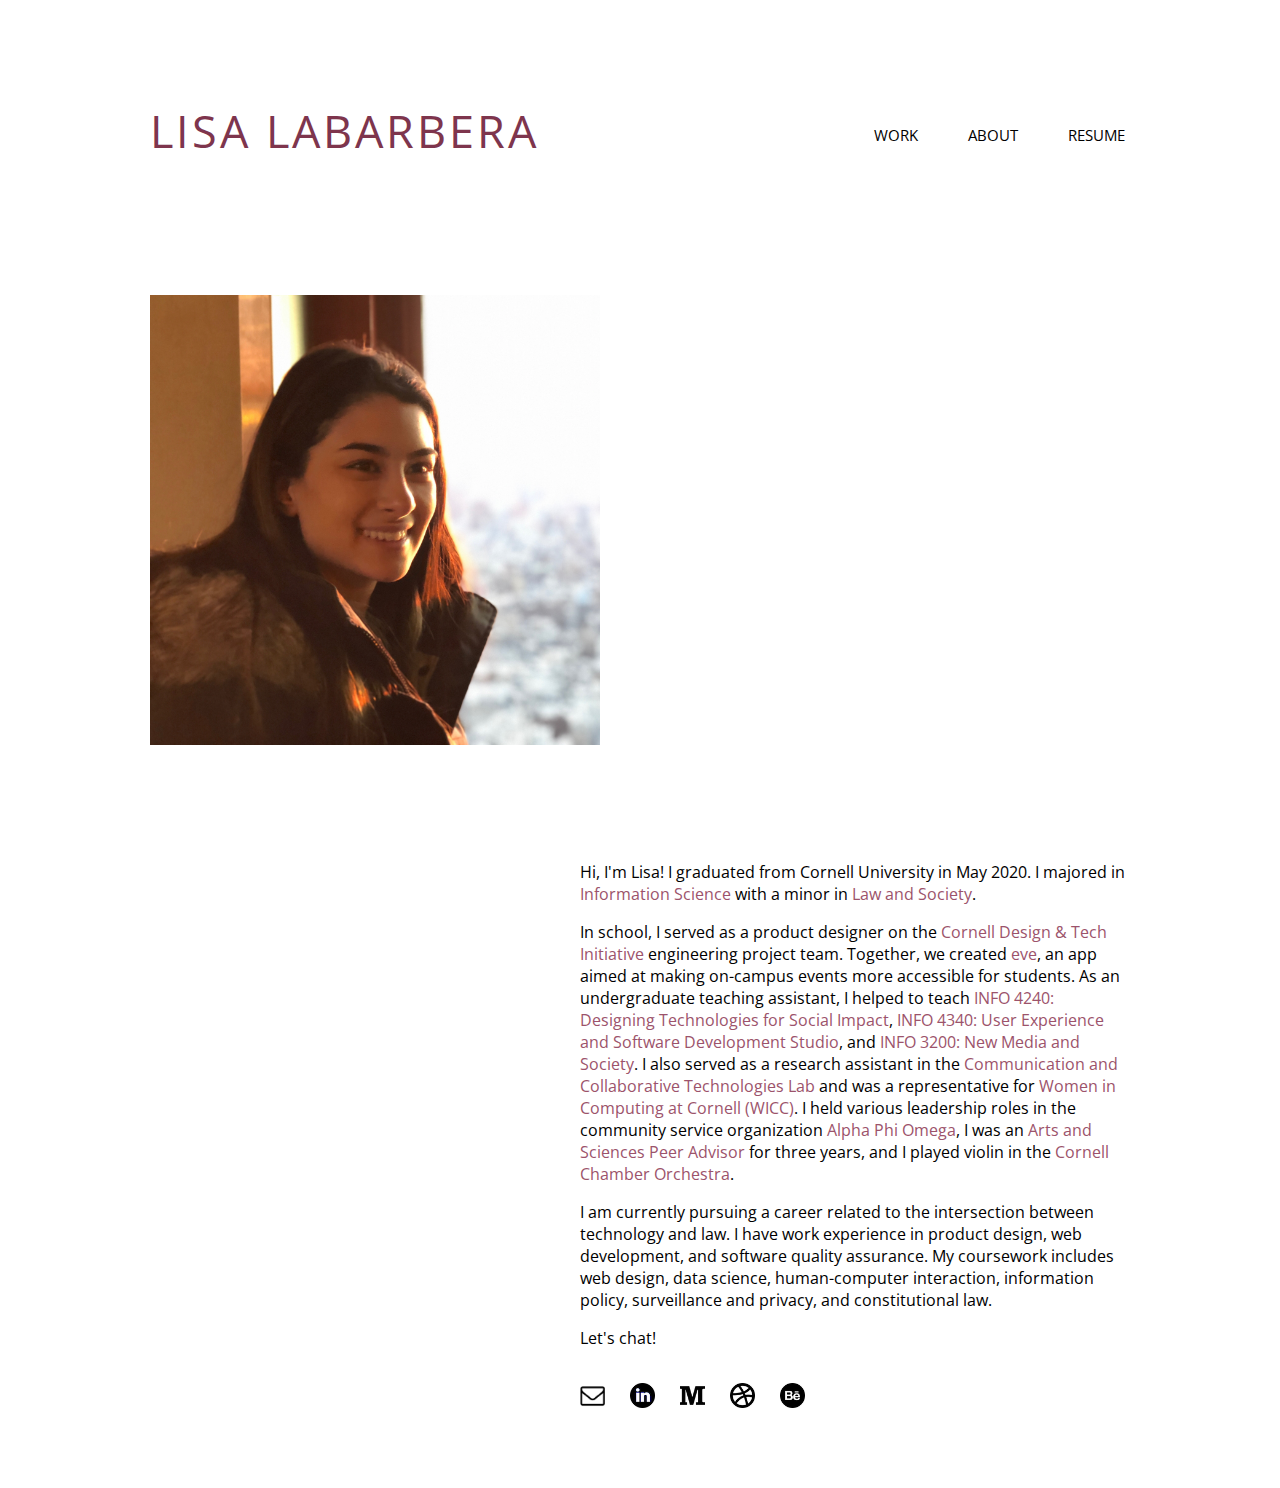
==== index.html @ 56aeeeb7 "policy coursework (can add relevant stuff later)" ====
<!DOCTYPE html>
<html>

<head>
  <meta charset="UTF-8">
  <title>Lisa LaBarbera</title>
  <link rel="stylesheet" type="text/css" href="styles/all.css" media="all"/>
  <link rel="shortcut icon" href="images/icon4.ico"/>
  <link href="https://fonts.googleapis.com/css?family=Archivo:500|Open+Sans:300,700" rel="stylesheet">

</head>
<body>
<header>

<div class = "headers">

  <a id = "backhome" href = "portfolio.html"><p id = "topHeader">LISA LABARBERA</p></a>

  <ul class = "menu">
    <li class = "firstMenuLink" id = "about"><a class = "navbar" href = "portfolio.html">WORK</a></li>
    <li class = "menuLink" id = "portfolio"><a class = "navbar" href = "index.html">ABOUT</a></li>
    <li class = "menuLink" id = "resume"><a class = "navbar" href="documents/Lisa_LaBarbera.pdf" target = "_blank">RESUME</a></li>
  </ul>
  <!-- <p id = "topSubHeader">I’m a Product + UX Designer passionate about using design to make the world a better place.</p>-->
</div>

</header>

<div class = "textContainer1">
    <img class = "image" src = "images/lisa.jpg" alt = "picture of Lisa">
    <div class = "right">
    <p>Hi, I'm Lisa! I graduated from Cornell University in May 2020. I majored in
    <a class = "links" href = "https://www.infosci.cornell.edu/" target = "_blank">Information Science</a>
    with a minor in <a class = "links" href = "https://philosophy.cornell.edu/law-society" target = "_blank">Law and Society</a>.</p>
    <p>In school, I served as a product designer on the
    <a class = "links" href="http://cornelldti.org/" target = "_blank">Cornell Design & Tech Initiative</a>
    engineering project team. Together, we created
    <a class = "links" href="https://www.cornelldti.org/Projects/events" target = "_blank">eve</a>,
    an app aimed at making on-campus events more accessible for students.
    As an undergraduate teaching assistant, I helped to teach
    <a class = "links" href = "https://classes.cornell.edu/browse/roster/FA19/class/INFO/4240" target = "_blank">
    INFO 4240: Designing Technologies for Social Impact</a>, <a class = "links"
    href = "https://classes.cornell.edu/browse/roster/FA19/class/INFO/4340" target = "_blank">
    INFO 4340: User Experience and Software Development Studio</a>, and <a class = "links"
    href = "https://classes.cornell.edu/browse/roster/SP19/class/INFO/3200" target = "_blank">
    INFO 3200: New Media and Society</a>. I also served as a research assistant in the
    <a class = "links" href = "http://sfussell.hci.cornell.edu/projects/projects.shtml" target = "_blank">
    Communication and Collaborative Technologies Lab</a> and was a representative for
    <a class = "links" href="https://wicc.acm.org" target = "_blank">Women in Computing at Cornell (WICC)</a>.
    I held various leadership roles in the community service organization
    <a class = "links" href="http://www.apogamma.org/" target = "_blank">Alpha Phi Omega</a>,
    I was an <a class = "links" href="https://as.cornell.edu/admissions/ambassadors#aboutArts"
    target = "_blank">Arts and Sciences Peer Advisor</a> for three years, and I
    played violin in the
    <a class = "links" href="http://www.cuorchestra.org/" target = "_blank">Cornell Chamber Orchestra</a>.</p>
    <!--coursework? extensive experience in product design, software development, etc.-->
    <p>I am currently pursuing a career related to the intersection between technology and law.
    I have work experience in product design, web development, and software quality assurance. My coursework includes
    web design, data science, human-computer interaction, information policy, surveillance and privacy, and constitutional law.</p>
    <!--<p>In my spare time, I enjoy
    exploring, volunteering, reading, and spending time with friends.</p>-->
    <p>Let's chat!</p>
    </div>

    <p class = "socialmedia">
      <a class = "iconLink" href="mailto:lal99@cornell.edu" target = "_blank">
        <img class = "icon" alt="Email" src= "images/email-logo.png" />
        </a>
      <a class = "iconLink" href="https://www.linkedin.com/in/lisa-labarbera-9983ab13b/" target = "_blank">
          <img class = "icon" alt="LinkedIn" src= "images/linkedin-logo.png" />
          <!-- Image Source: www.iconfinder.com-->
        </a>
      <a class = "iconLink" href="https://medium.com/@lisalabarbera" target = "_blank">
          <img class = "icon" alt = "Medium" src = "images/medium-logo.png"/>
          <!-- Image Source: www.iconfinder.com-->
        </a>
      <a class = "iconLink" href="https://dribbble.com/lisalabarbera" target = "_blank">
          <img class = "icon" alt = "Dribbble" src = "images/dribbble-logo.png"/>
          <!-- Image Source: www.iconfinder.com-->
        </a>
      <a class = "iconLink" href="https://www.behance.net/lal997437" target = "_blank">
          <img class = "icon" alt = "Behance" src = "images/behance-logo.png"/>
          <!-- Image Source: www.iconfinder.com-->
        </a>
    </p>

</div>


</body>
---- styles/all.css ----
body {
  font-size: 20px;
  margin: 0px;
  font-family: 'Open Sans', sans-serif;
}

/*Header*/
header {
  width: 100%;
}

.headers{
padding-top: 100px;
padding-bottom: 175px;
padding-right: 75px;
padding-left: 75px;
margin-right: 75px;
margin-left: 75px;
}

#topHeader {
  font-size: 45px;
  position: absolute;
  margin: 0px;
  letter-spacing: 3px;
  color: #7E354D;
}

/*Navigation Menu*/
.menu {
  list-style-type: none;
  padding: 0px;
  float: right;
  overflow: hidden;
  /* font-size: 18px; */
}

.menuLink {
  float: left;
}

.firstMenuLink {
  float: left;
  margin-left: 30px;
}

.navbar {
  display: block;
  padding-left: 40px;
  margin-left: 60px;
  padding-bottom: 5px;
  text-align: center;
  font-size: 15px;
  margin: 5px;
  text-decoration: none;
  color: black;
}

.navbar:hover {
  color: #7E354D;
}

a.navbar:active {
  color: #7E354D;
}

/*Body*/
.textContainer1{
  padding-left: 75px;
  padding-right: 75px;
  margin-bottom: 150px;
  margin-left: 75px;
  margin-right: 75px;
  font-weight: 500;
  font-size: 18px;

}

.textContainer2{
  position: absolute;
  margin-bottom: 50px;
  margin-left: 150px;
  margin-right: 150px;
  border-bottom: 1px solid #B8B8B8;
}

.textContainer3{
  position: absolute;
  margin-bottom: 50px;
  margin-left: 150px;
  margin-right: 150px;
  margin-top: 450px;
  border-bottom: 1px solid #B8B8B8;
}

.textContainer4{
  position: absolute;
  margin-bottom: 50px;
  margin-left: 150px;
  margin-right: 150px;
  margin-top: 940px;
  /* border-bottom: 1px solid #B8B8B8; */
}

.space {
  height: 1px;
}

.right {
  width: 550px;
  display: inline;
  float: right;
  font-size: 16px;
  font-weight: 400;
}

.experience {
  margin-bottom: 100px;
}

#portfolio1{
  margin-bottom: 0px;
  font-size: 24px;
}

#portfolio2 {
  margin-bottom: 0px;
  font-size: 24px;
  margin-top: 50px;
}

#portfolio3 {
  margin-bottom: 0px;
  font-size: 24px;
  margin-top: 50px;
}

.time {
  color: gray;
}

.clear {
  clear: both;
}

.subtitle {
  font-size: 28px;
  letter-spacing: 2px;
}

.bold {
  font-weight: bold;
}

.backhome {
  cursor: pointer;
}

.links {
  color: #9C536B;
  text-decoration: none;
}

/*Images*/
.pictures {
  width: 350px;
  float: left;
}

.image {
  width: 450px;
  height: 450px;
  margin: 0 auto;
  margin-top: 20px;
  /* box-shadow: 5px 5px 20px #888888; */
  float: left;
  padding: 0px;
  display: inline;
  margin-right: 50px;
  margin-bottom: 100px;
}

.portfoliopic1 {
  width: 435px;
  height: 300px;
  margin: 0 auto;
  float: left;
  padding: 0px;
  display: inline;
  margin-left: 0px;
  margin-bottom: 100px;
}

.portfoliopic2 {
  width: 470px;
  height: 300px;
  margin: 0 auto;
  float: left;
  padding: 0px;
  display: inline;
  margin-top: 50px;
  margin-bottom: 100px;
}

.portfoliopic3 {
  width: 435px;
  height: 400px;
  margin: 0 auto;
  float: left;
  padding: 0px;
  display: inline;
  margin-top: 50px;
  margin-bottom: 100px;
}

/*Buttons*/
.viewbutton {
  background-color: #F5F5F5;
  width: 80px;
  padding-top: 10px;
  padding-bottom: 10px;
  border-radius: 20px;
  border: 1.5px solid #F5F5F5;
  font-size: 12px;
  color: black;
  letter-spacing: 0.1px;
  cursor: pointer;
  margin-top: 13px;
  margin-bottom: 25px;
}

.viewbutton:hover {
  background: #DFDFDF; /*d1d1d1 f7f7f7;*/
  width: 80px;
  padding-top: 10px;
  padding-bottom: 10px;
  border-radius: 20px;
  border: 1.5px solid #f7f7f7;
  font-size: 12px;
  color: black;
  letter-spacing: 0.1px;
  text-decoration: none;
  margin-top: 13px;
  margin-bottom: 25px;
}

#viewbutton1 {
  background-color: #F5F5F5;
  width: 80px;
  padding-top: 10px;
  padding-bottom: 10px;
  border-radius: 20px;
  border: 1.5px solid #F5F5F5;
  font-size: 12px;
  color: black;
  letter-spacing: 0.1px;
  cursor: pointer;
  margin-top: 13px;
  margin-bottom: 25px;
}

#viewbutton1:hover {
  background: #f7f7f7;
  width: 80px;
  padding-top: 10px;
  padding-bottom: 10px;
  border-radius: 20px;
  border: 1.5px solid #f7f7f7;
  font-size: 12px;
  color: black;
  letter-spacing: 0.1px;
  text-decoration: none;
  margin-top: 13px;
  margin-bottom: 25px;
}

.socialmedia{
  width: 550px;
  display: inline;
  float: right;
  font-size: 18px;
  margin-bottom: 75px;
  }

.icon {
  margin-right: 20px;
  height: 25px;
  width: 25px;
}

.iconLink{
  text-decoration: none;
}
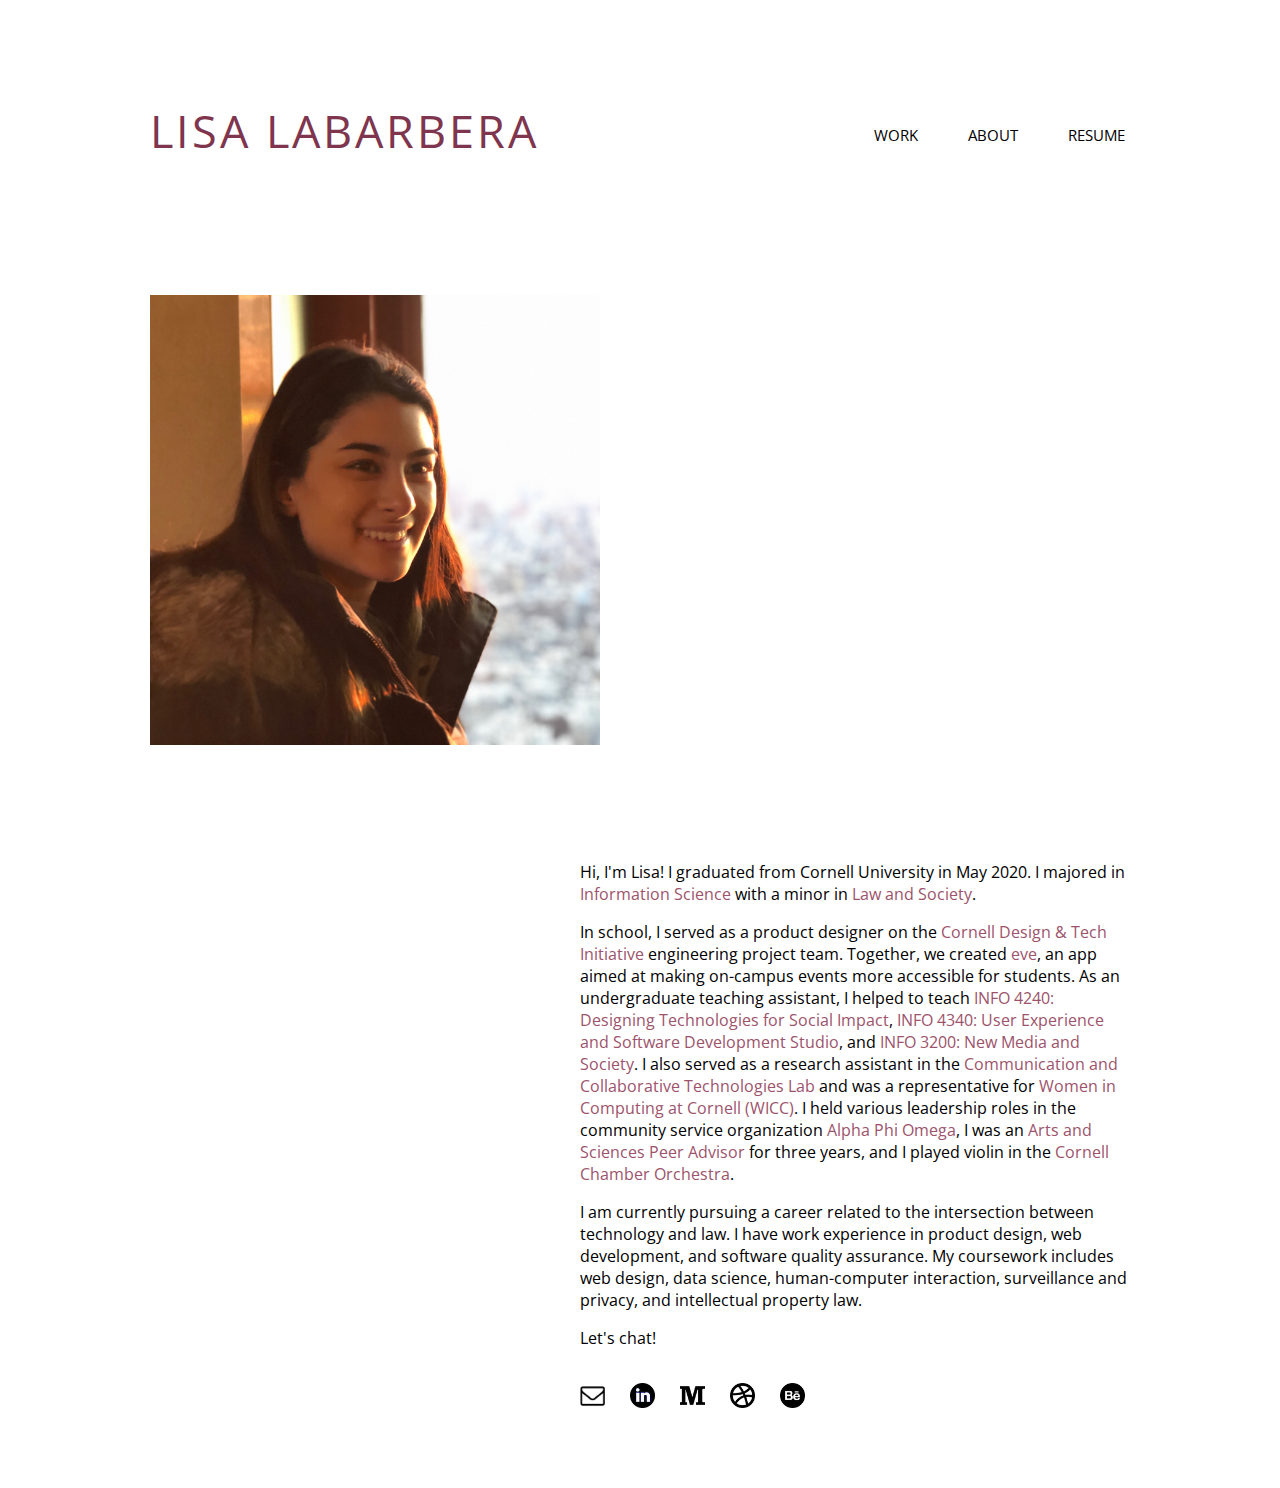
==== commit 09c55064: "forgot ip law for coursework" ====
--- a/index.html
+++ b/index.html
@@ -56,7 +56,7 @@
     <!--coursework? extensive experience in product design, software development, etc.-->
     <p>I am currently pursuing a career related to the intersection between technology and law.
     I have work experience in product design, web development, and software quality assurance. My coursework includes
-    web design, data science, human-computer interaction, information policy, surveillance and privacy, and constitutional law.</p>
+    web design, data science, human-computer interaction, surveillance and privacy, and intellectual property law.</p>
     <!--<p>In my spare time, I enjoy
     exploring, volunteering, reading, and spending time with friends.</p>-->
     <p>Let's chat!</p>
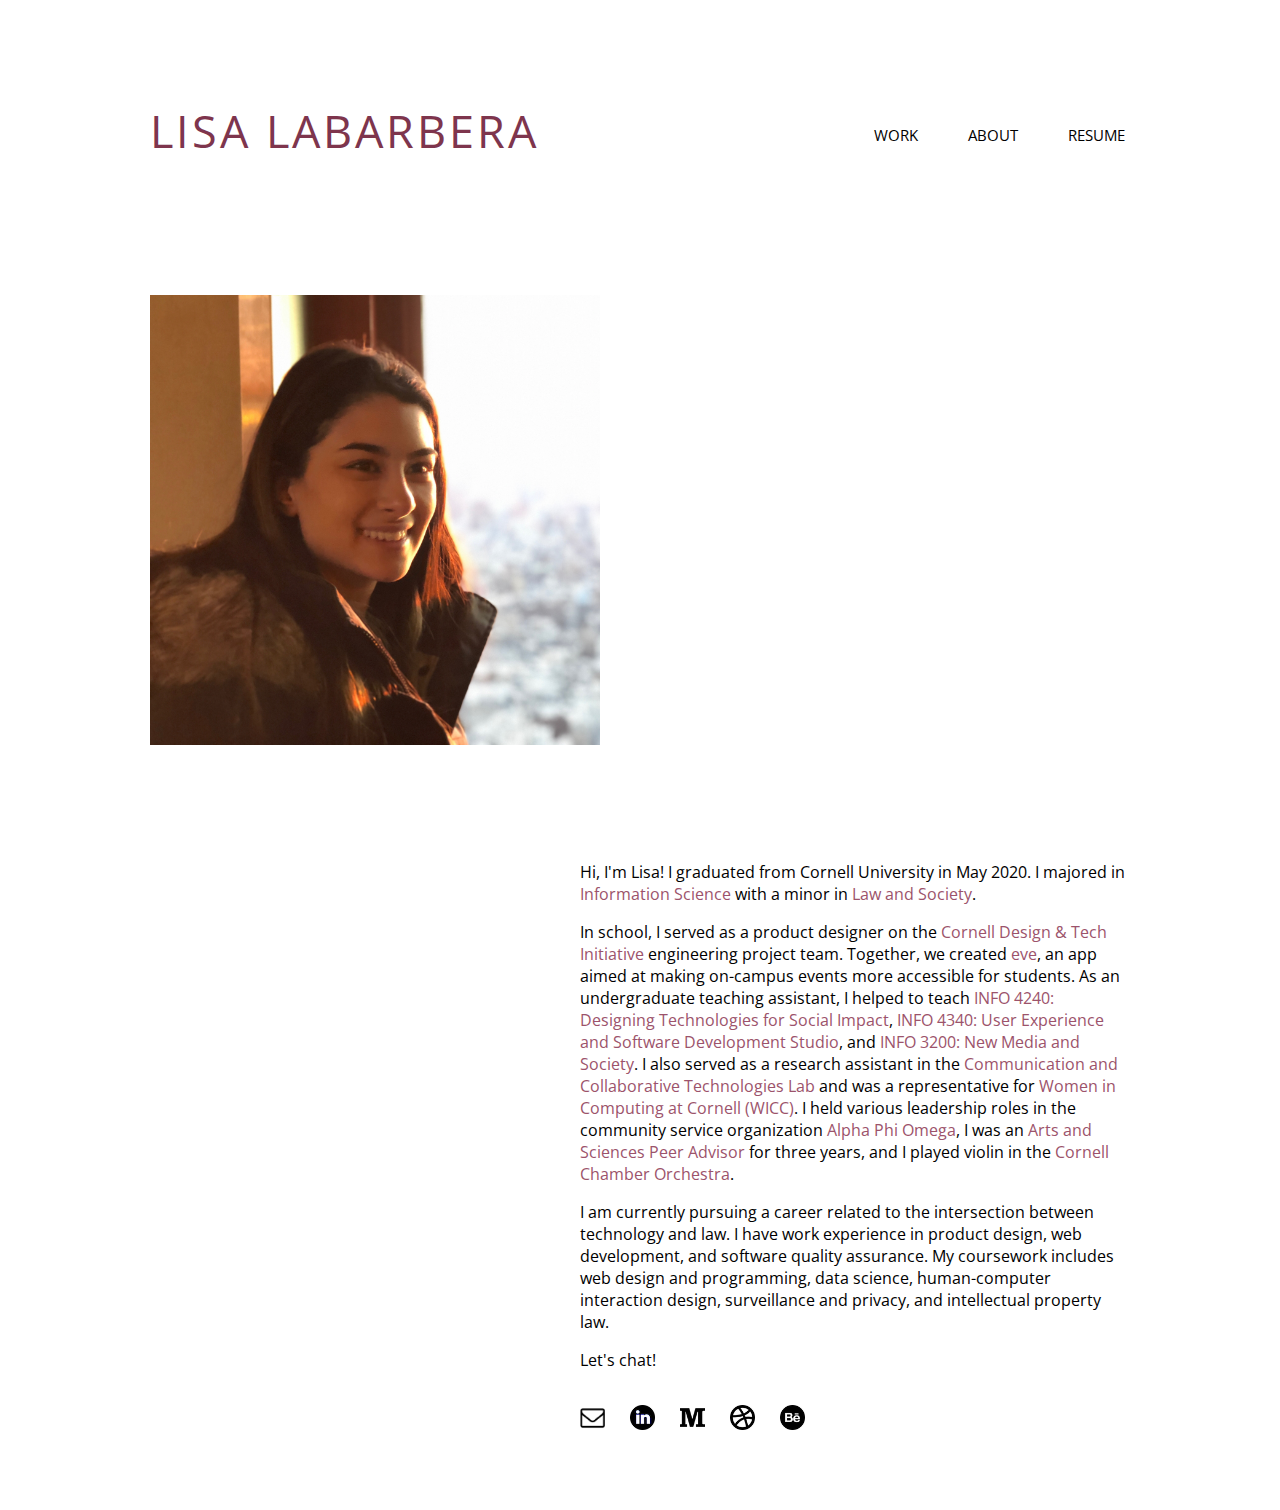
==== commit c07785bc: "teeny changes to coursework in bio" ====
--- a/index.html
+++ b/index.html
@@ -56,7 +56,7 @@
     <!--coursework? extensive experience in product design, software development, etc.-->
     <p>I am currently pursuing a career related to the intersection between technology and law.
     I have work experience in product design, web development, and software quality assurance. My coursework includes
-    web design, data science, human-computer interaction, surveillance and privacy, and intellectual property law.</p>
+    web design and programming, data science, human-computer interaction design, surveillance and privacy, and intellectual property law.</p>
     <!--<p>In my spare time, I enjoy
     exploring, volunteering, reading, and spending time with friends.</p>-->
     <p>Let's chat!</p>
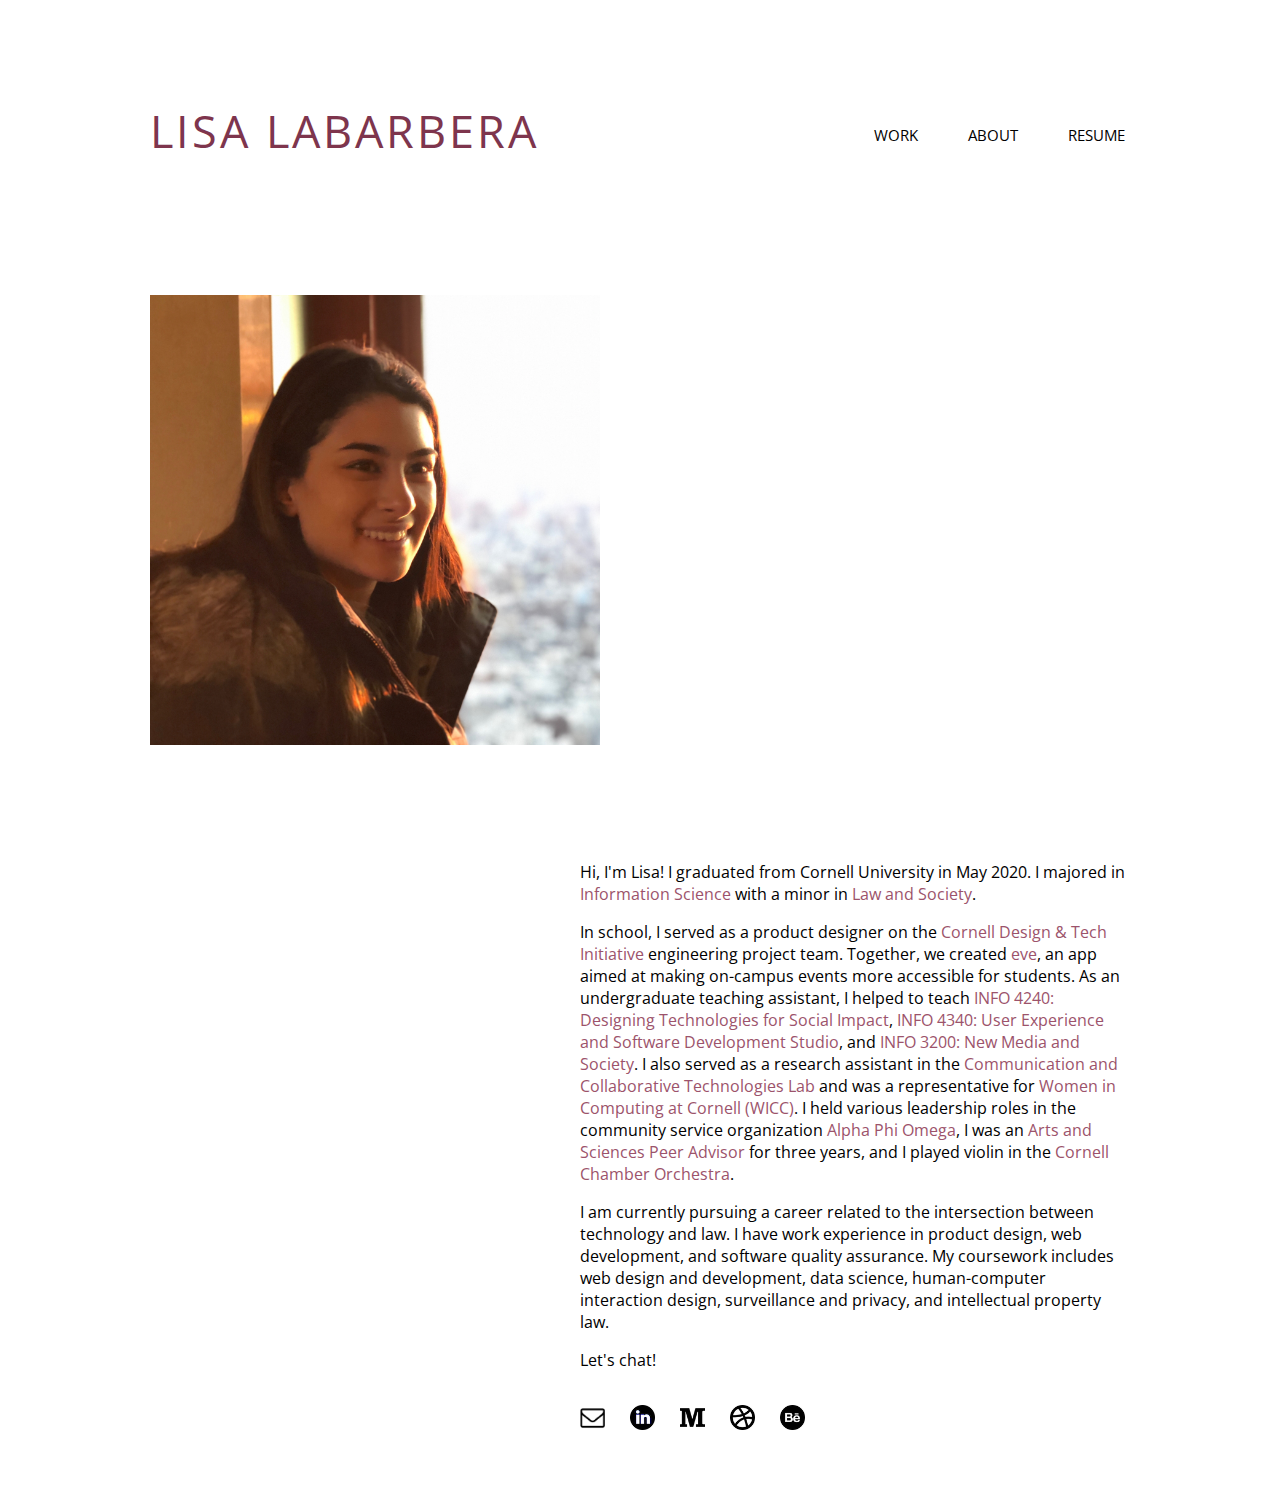
==== commit 07986c1c: "info 1300 in bio changed" ====
--- a/index.html
+++ b/index.html
@@ -56,7 +56,7 @@
     <!--coursework? extensive experience in product design, software development, etc.-->
     <p>I am currently pursuing a career related to the intersection between technology and law.
     I have work experience in product design, web development, and software quality assurance. My coursework includes
-    web design and programming, data science, human-computer interaction design, surveillance and privacy, and intellectual property law.</p>
+    web design and development, data science, human-computer interaction design, surveillance and privacy, and intellectual property law.</p>
     <!--<p>In my spare time, I enjoy
     exploring, volunteering, reading, and spending time with friends.</p>-->
     <p>Let's chat!</p>
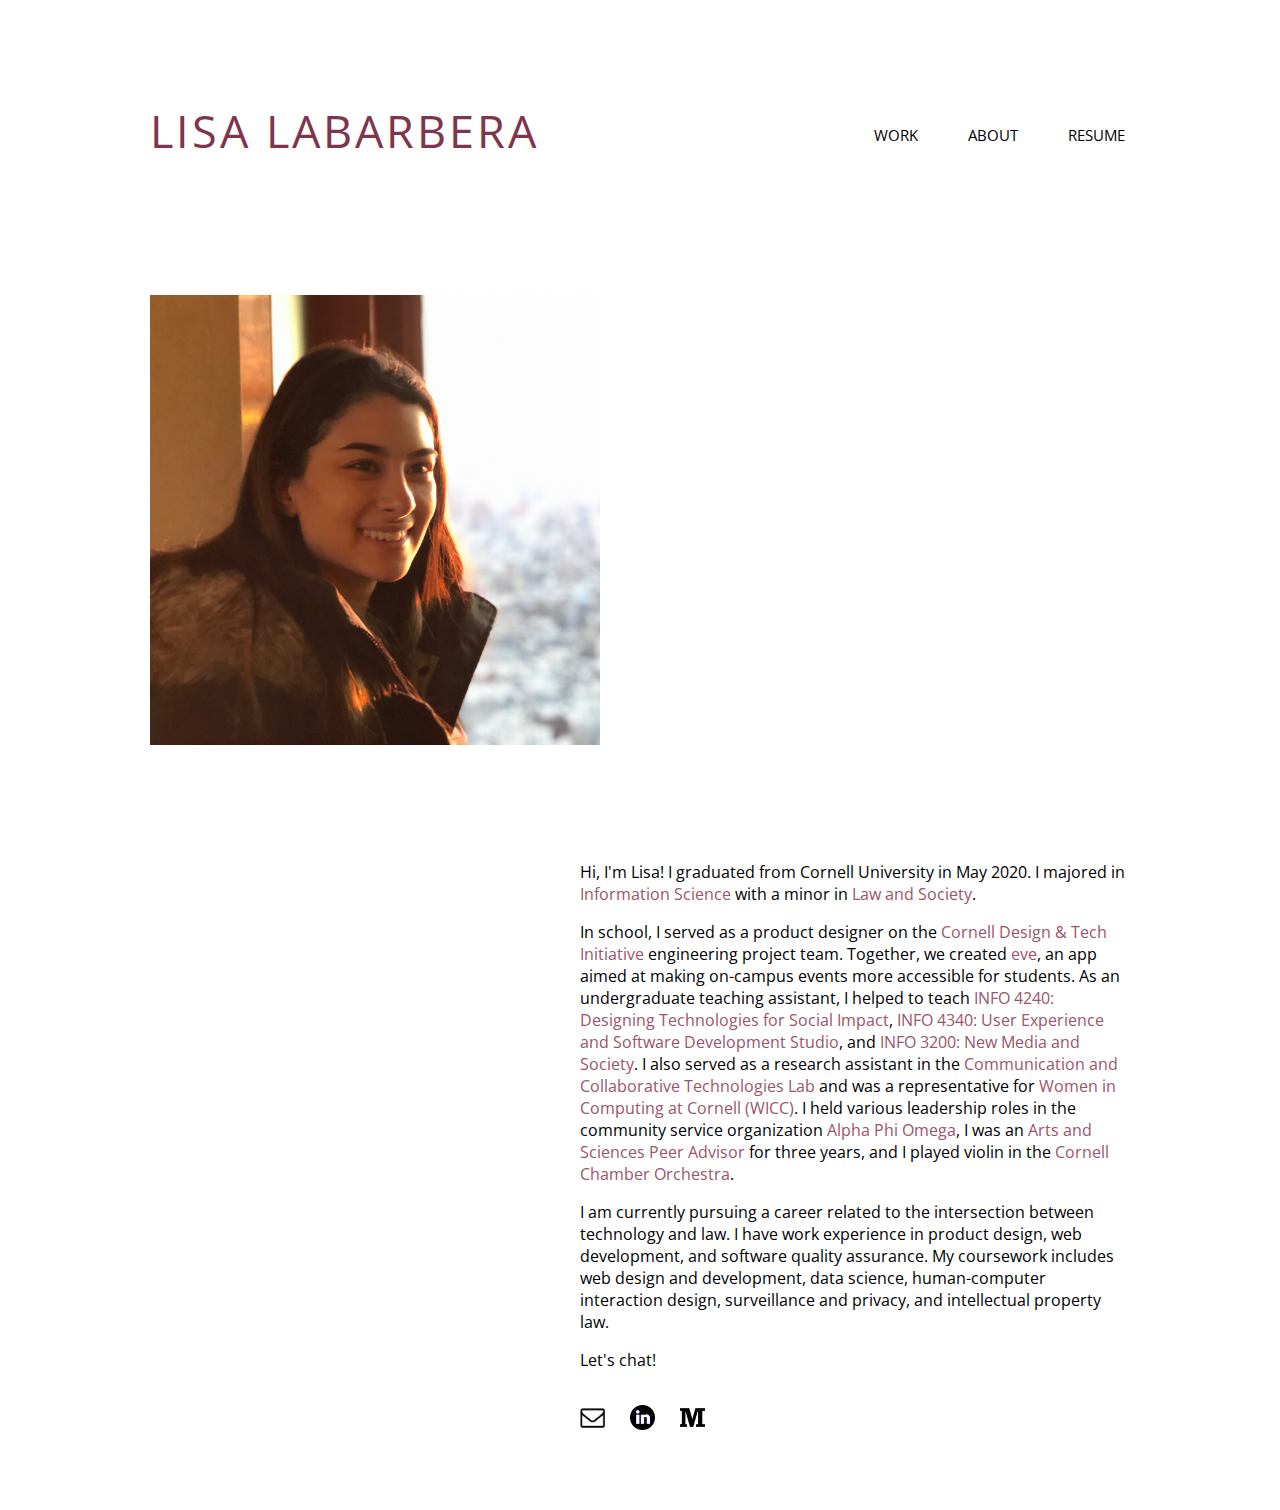
==== commit 65e10fcc: "commented out two links (dribbble and behance)" ====
--- a/index.html
+++ b/index.html
@@ -19,7 +19,7 @@
   <ul class = "menu">
     <li class = "firstMenuLink" id = "about"><a class = "navbar" href = "portfolio.html">WORK</a></li>
     <li class = "menuLink" id = "portfolio"><a class = "navbar" href = "index.html">ABOUT</a></li>
-    <li class = "menuLink" id = "resume"><a class = "navbar" href="documents/Lisa_LaBarbera.pdf" target = "_blank">RESUME</a></li>
+    <li class = "menuLink" id = "resume"><a class = "navbar" href="documents/LisaLaBarbera2021.pdf" target = "_blank">RESUME</a></li>
   </ul>
   <!-- <p id = "topSubHeader">I’m a Product + UX Designer passionate about using design to make the world a better place.</p>-->
 </div>
@@ -74,14 +74,15 @@
           <img class = "icon" alt = "Medium" src = "images/medium-logo.png"/>
           <!-- Image Source: www.iconfinder.com-->
         </a>
+      <!-- COMMENTING OUT THE LAST TWO LINKS (DRIBBBLE AND BEHANCE)
       <a class = "iconLink" href="https://dribbble.com/lisalabarbera" target = "_blank">
           <img class = "icon" alt = "Dribbble" src = "images/dribbble-logo.png"/>
-          <!-- Image Source: www.iconfinder.com-->
+          Image Source: www.iconfinder.com
         </a>
       <a class = "iconLink" href="https://www.behance.net/lal997437" target = "_blank">
           <img class = "icon" alt = "Behance" src = "images/behance-logo.png"/>
-          <!-- Image Source: www.iconfinder.com-->
-        </a>
+          // Image Source: www.iconfinder.com
+        </a> !-->
     </p>
 
 </div>
--- a/styles/all.css
+++ b/styles/all.css
@@ -99,8 +99,18 @@
   margin-left: 150px;
   margin-right: 150px;
   margin-top: 940px;
+  border-bottom: 1px solid #B8B8B8;
+}
+
+.textContainer5{
+  position: absolute;
+  margin-bottom: 50px;
+  margin-left: 150px;
+  margin-right: 150px;
+  margin-top: 1530px;
   /* border-bottom: 1px solid #B8B8B8; */
 }
+
 
 .space {
   height: 1px;
@@ -135,6 +145,12 @@
   margin-top: 50px;
 }
 
+#portfolio4 {
+  margin-bottom: 0px;
+  font-size: 24px;
+  margin-top: 50px;
+}
+
 .time {
   color: gray;
 }
@@ -205,6 +221,18 @@
 .portfoliopic3 {
   width: 435px;
   height: 400px;
+  margin: 0 auto;
+  float: left;
+  padding: 0px;
+  display: inline;
+  margin-top: 50px;
+  margin-bottom: 100px;
+}
+
+
+.portfoliopic4 {
+  width: 435px;
+  height: 180px;
   margin: 0 auto;
   float: left;
   padding: 0px;
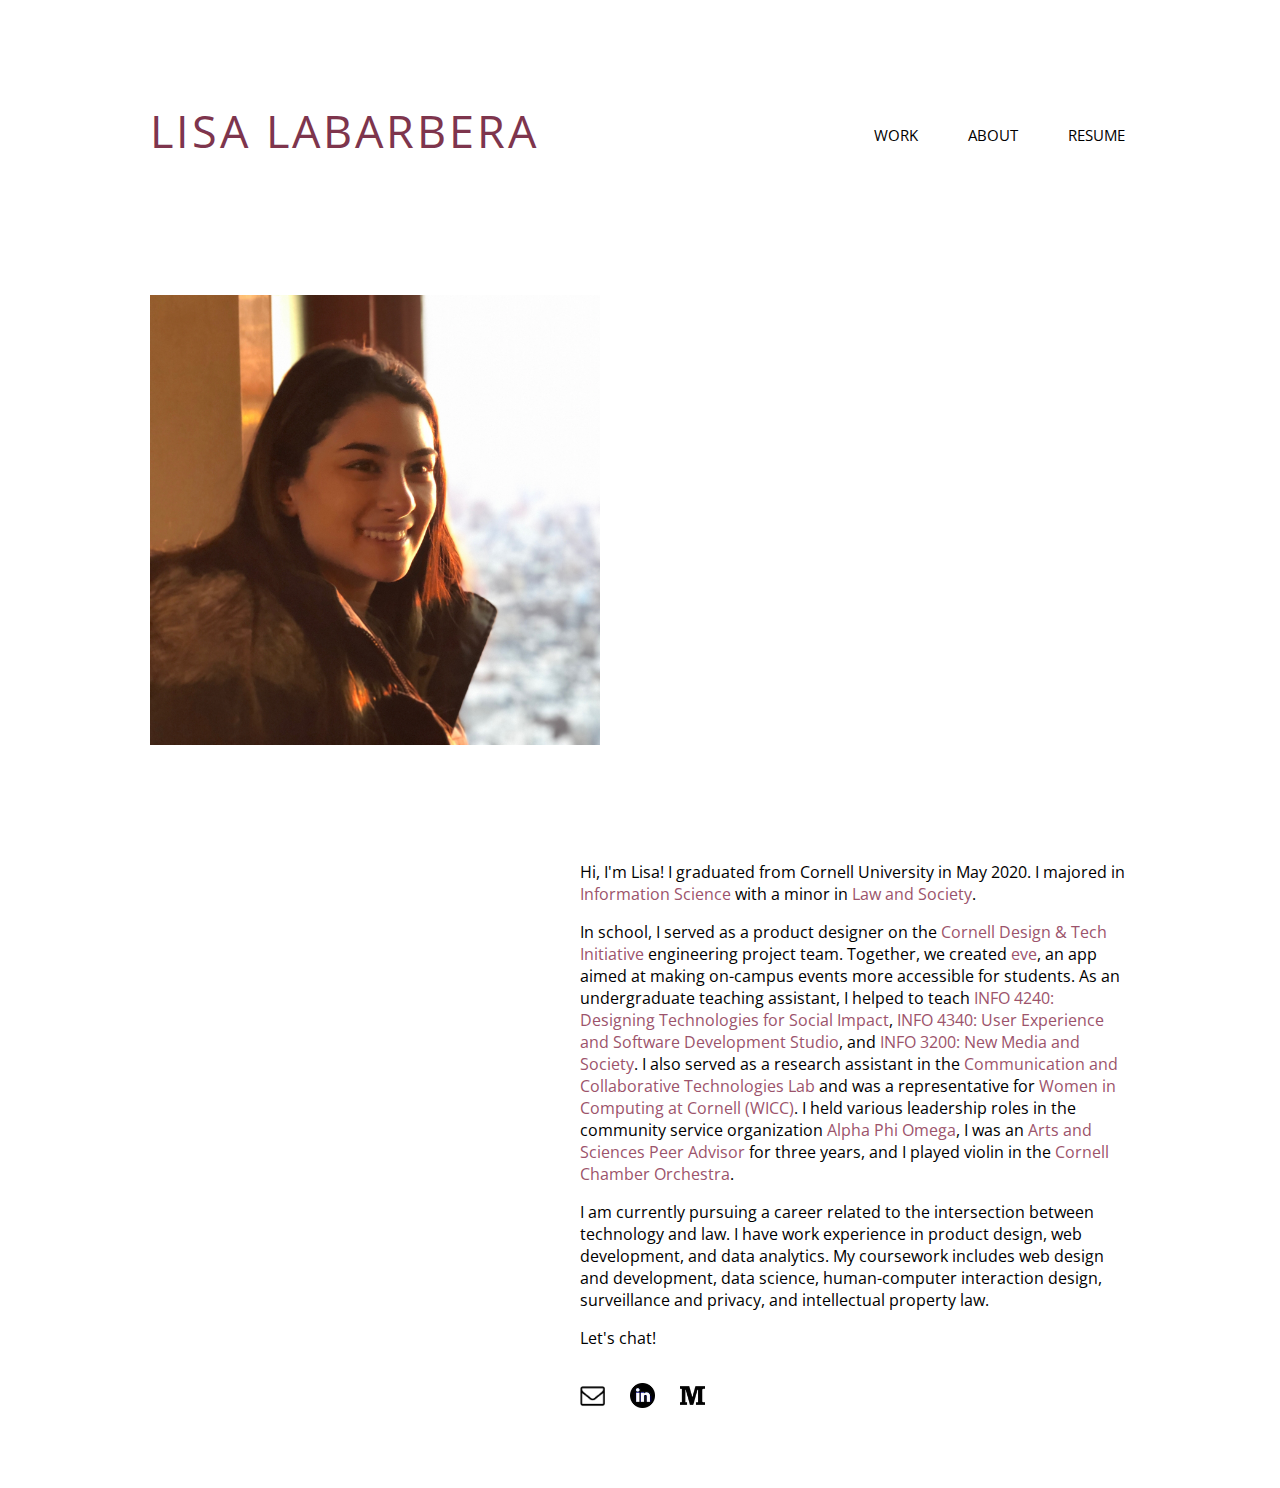
==== commit 66726164: "changed resume for BI and wording of bio" ====
--- a/index.html
+++ b/index.html
@@ -19,7 +19,7 @@
   <ul class = "menu">
     <li class = "firstMenuLink" id = "about"><a class = "navbar" href = "portfolio.html">WORK</a></li>
     <li class = "menuLink" id = "portfolio"><a class = "navbar" href = "index.html">ABOUT</a></li>
-    <li class = "menuLink" id = "resume"><a class = "navbar" href="documents/LisaLaBarbera2021.pdf" target = "_blank">RESUME</a></li>
+    <li class = "menuLink" id = "resume"><a class = "navbar" href="documents/LisaLaBarbera.pdf" target = "_blank">RESUME</a></li>
   </ul>
   <!-- <p id = "topSubHeader">I’m a Product + UX Designer passionate about using design to make the world a better place.</p>-->
 </div>
@@ -55,7 +55,7 @@
     <a class = "links" href="http://www.cuorchestra.org/" target = "_blank">Cornell Chamber Orchestra</a>.</p>
     <!--coursework? extensive experience in product design, software development, etc.-->
     <p>I am currently pursuing a career related to the intersection between technology and law.
-    I have work experience in product design, web development, and software quality assurance. My coursework includes
+    I have work experience in product design, web development, and data analytics. My coursework includes
     web design and development, data science, human-computer interaction design, surveillance and privacy, and intellectual property law.</p>
     <!--<p>In my spare time, I enjoy
     exploring, volunteering, reading, and spending time with friends.</p>-->
